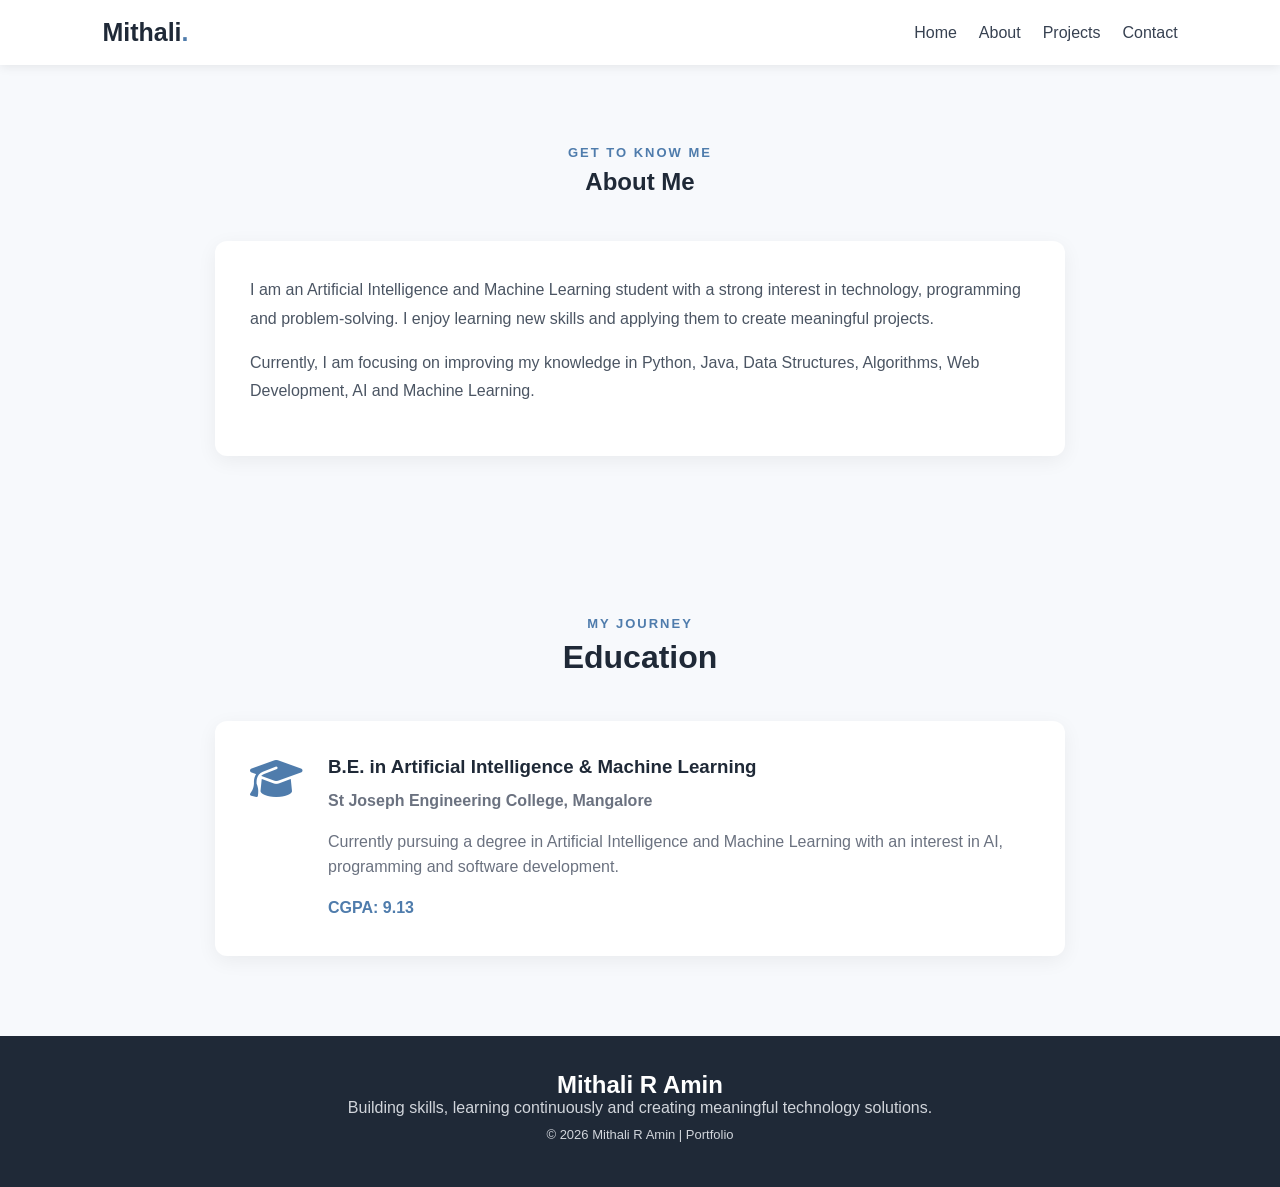
==== about.html @ e526ef2f "Add files via upload" ====
<!DOCTYPE html>
<html lang="en">

<head>
    <meta charset="UTF-8">

    <meta name="viewport"
          content="width=device-width, initial-scale=1.0">

    <meta name="description"
          content="Learn more about Mithali R Amin, an Artificial Intelligence and Machine Learning student interested in programming, AI, web development and software development.">

    <meta name="author"
          content="Mithali R Amin">

    <title>About | Mithali R Amin</title>

    <link rel="stylesheet" href="style.css">

    <!-- Font Awesome Icons -->
    <link rel="stylesheet"
          href="https://cdnjs.cloudflare.com/ajax/libs/font-awesome/6.5.1/css/all.min.css">

</head>

<body>

    <!-- Header -->
    <header>

        <nav aria-label="Main navigation">

            <h2 class="logo">
                Mithali<span>.</span>
            </h2>

            <div class="nav-links">

                <a href="index.html">
                    Home
                </a>

                <a href="about.html"
                   aria-current="page">
                    About
                </a>

                <a href="projects.html">
                    Projects
                </a>

                <a href="contact.html">
                    Contact
                </a>

            </div>

        </nav>

    </header>


    <!-- Main Content -->
    <main>

        <!-- About Section -->
        <section class="section"
                 aria-labelledby="about-heading">

            <div class="section-title">

                <p>
                    GET TO KNOW ME
                </p>

                <h1 id="about-heading">
                    About Me
                </h1>

            </div>


            <article class="about-card">

                <p>
                    I am an Artificial Intelligence and Machine Learning
                    student with a strong interest in technology, programming
                    and problem-solving. I enjoy learning new skills and
                    applying them to create meaningful projects.
                </p>

                <p>
                    Currently, I am focusing on improving my knowledge in
                    Python, Java, Data Structures, Algorithms, Web Development,
                    AI and Machine Learning.
                </p>

            </article>

        </section>


        <!-- Education Section -->
        <section class="section"
                 aria-labelledby="education-heading">

            <div class="section-title">

                <p>
                    MY JOURNEY
                </p>

                <h2 id="education-heading">
                    Education
                </h2>

            </div>


            <article class="education-card">

                <div class="education-icon"
                     aria-hidden="true">

                    <i class="fa-solid fa-graduation-cap"></i>

                </div>


                <div>

                    <h3>
                        B.E. in Artificial Intelligence & Machine Learning
                    </h3>

                    <p class="college">
                        St Joseph Engineering College, Mangalore
                    </p>

                    <p>
                        Currently pursuing a degree in Artificial Intelligence
                        and Machine Learning with an interest in AI,
                        programming and software development.
                    </p>

                    <p class="score">
                        CGPA: 9.13
                    </p>

                </div>

            </article>

        </section>

    </main>


    <!-- Footer -->
    <footer>

        <h2>
            Mithali R Amin
        </h2>

        <p>
            Building skills, learning continuously and creating meaningful
            technology solutions.
        </p>

        <p class="copyright">
            © 2026 Mithali R Amin | Portfolio
        </p>

    </footer>


    <script src="script.js"></script>

</body>

</html>
---- style.css ----
* {
    margin: 0;
    padding: 0;
    box-sizing: border-box;
    scroll-behavior: smooth;
}

body {
    font-family: Arial, sans-serif;
    background-color: #f7f9fc;
    color: #1f2937;
}


/* Navigation */

nav {
    display: flex;
    justify-content: space-between;
    align-items: center;
    padding: 18px 8%;
    background: white;
    position: sticky;
    top: 0;
    z-index: 100;
    box-shadow: 0 2px 10px rgba(0,0,0,0.08);
}

.logo {
    font-size: 25px;
    color: #1f2937;
}

.logo span {
    color: #4f7cac;
}

.nav-links {
    display: flex;
    gap: 22px;
}

.nav-links a {
    text-decoration: none;
    color: #374151;
    font-weight: 500;
}

.nav-links a:hover {
    color: #4f7cac;
}


/* Hero Section */

.hero {
    min-height: 520px;
    display: flex;
    align-items: center;
    justify-content: space-between;
    padding: 80px 10%;
    gap: 60px;
    background: linear-gradient(135deg, #eef3f9, #ffffff);
}

.hero-text {
    max-width: 650px;
}

.hello {
    color: #4f7cac;
    font-weight: bold;
    margin-bottom: 10px;
}

.hero h1 {
    font-size: 52px;
    margin-bottom: 10px;
}

.hero h2 {
    font-size: 24px;
    color: #4f7cac;
    margin-bottom: 20px;
}

.intro {
    font-size: 17px;
    line-height: 1.7;
    color: #4b5563;
}


/* Profile Image */

.hero-image img {
    width: 260px;
    height: 260px;
    object-fit: cover;
    border-radius: 50%;
    border: 7px solid white;
    box-shadow: 0 10px 30px rgba(79,124,172,0.25);
}


/* Buttons */

.buttons {
    margin-top: 30px;
}

.btn {
    display: inline-block;
    padding: 13px 22px;
    margin-right: 12px;
    background-color: #4f7cac;
    color: white;
    text-decoration: none;
    border-radius: 8px;
    font-weight: bold;
    transition: 0.3s;
}

.btn:hover {
    transform: translateY(-3px);
}

.secondary-btn {
    background-color: white;
    color: #4f7cac;
    border: 1px solid #4f7cac;
}


/* Social Icons */

.social-icons {
    margin-top: 28px;
}

.social-icons a {
    font-size: 22px;
    margin-right: 20px;
    color: #4f7cac;
}


/* Sections */

.section {
    padding: 80px 10%;
}

.section-title {
    text-align: center;
    margin-bottom: 45px;
}

.section-title p {
    color: #4f7cac;
    font-size: 13px;
    font-weight: bold;
    letter-spacing: 2px;
    margin-bottom: 8px;
}

.section-title h2 {
    font-size: 32px;
}


/* About */

.about-card {
    background: white;
    max-width: 850px;
    margin: auto;
    padding: 35px;
    border-radius: 12px;
    box-shadow: 0 5px 20px rgba(0,0,0,0.06);
}

.about-card p {
    line-height: 1.8;
    color: #4b5563;
    margin-bottom: 15px;
}


/* Skills */

.skills-container {
    display: grid;
    grid-template-columns: repeat(3, 1fr);
    gap: 22px;
}

.skill-card {
    background: white;
    padding: 30px 20px;
    text-align: center;
    border-radius: 12px;
    box-shadow: 0 5px 18px rgba(0,0,0,0.06);
    transition: 0.3s;
}

.skill-card:hover {
    transform: translateY(-8px);
}

.skill-card i {
    font-size: 38px;
    color: #4f7cac;
    margin-bottom: 15px;
}

.skill-card h3 {
    margin-bottom: 10px;
}

.skill-card p {
    color: #6b7280;
    font-size: 14px;
}


/* Projects */

.projects-container {
    display: grid;
    grid-template-columns: repeat(3, 1fr);
    gap: 25px;
}

.project-card {
    background: white;
    padding: 30px;
    border-radius: 14px;
    box-shadow: 0 5px 20px rgba(0,0,0,0.07);
    transition: 0.3s;
}

.project-card:hover {
    transform: translateY(-8px);
}

.project-icon {
    font-size: 35px;
    color: #4f7cac;
    margin-bottom: 20px;
}

.project-card h3 {
    margin-bottom: 15px;
}

.project-card p {
    line-height: 1.6;
    color: #6b7280;
}


/* Project Tags */

.tags {
    margin: 20px 0;
}

.tags span {
    display: inline-block;
    background: #eaf1f8;
    color: #4f7cac;
    padding: 6px 10px;
    border-radius: 15px;
    font-size: 12px;
    margin: 3px;
}

.project-btn {
    text-decoration: none;
    color: #4f7cac;
    font-weight: bold;
}


/* Education */

.education-card {
    background: white;
    max-width: 850px;
    margin: auto;
    padding: 35px;
    display: flex;
    gap: 25px;
    border-radius: 12px;
    box-shadow: 0 5px 20px rgba(0,0,0,0.06);
}

.education-icon {
    font-size: 42px;
    color: #4f7cac;
}

.education-card h3 {
    margin-bottom: 10px;
}

.college {
    color: #4f7cac;
    font-weight: bold;
    margin-bottom: 15px;
}

.education-card p {
    line-height: 1.6;
    color: #6b7280;
}

.score {
    margin-top: 15px;
    font-weight: bold;
    color: #4f7cac !important;
}


/* Contact */

.contact-section {
    background: #eef3f9;
}

.contact-text {
    text-align: center;
    color: #6b7280;
    margin-top: -25px;
    margin-bottom: 35px;
}

.contact-container {
    display: flex;
    justify-content: center;
    gap: 25px;
}

.contact-card {
    background: white;
    width: 250px;
    padding: 25px;
    text-align: center;
    border-radius: 12px;
}

.contact-card i {
    font-size: 30px;
    color: #4f7cac;
    margin-bottom: 15px;
}

.contact-card h3 {
    margin-bottom: 10px;
}

.contact-card p {
    color: #6b7280;
    font-size: 14px;
}


/* Footer */

footer {
    text-align: center;
    background: #1f2937;
    color: white;
    padding: 35px;
}

footer h3 {
    margin-bottom: 10px;
}

footer p {
    color: #d1d5db;
    margin-bottom: 10px;
}

.copyright {
    font-size: 13px;
}


/* Mobile Responsive */

@media (max-width: 800px) {

    nav {
        padding: 15px 5%;
    }

    .nav-links {
        display: none;
    }

    .hero {
        flex-direction: column-reverse;
        text-align: center;
        padding: 60px 8%;
    }

    .hero h1 {
        font-size: 38px;
    }

    .hero-image img {
        width: 200px;
        height: 200px;
    }

    .skills-container,
    .projects-container {
        grid-template-columns: 1fr;
    }

    .contact-container {
        flex-direction: column;
        align-items: center;
    }

    .education-card {
        flex-direction: column;
    }
}
/* =========================
   Contact Form
========================= */

.contact-form {
    max-width: 600px;
    margin: 40px auto 0;
    display: flex;
    flex-direction: column;
    gap: 20px;
}

.contact-form div {
    display: flex;
    flex-direction: column;
    gap: 8px;
}

.contact-form label {
    font-weight: 600;
}

.contact-form input,
.contact-form textarea {
    width: 100%;
    padding: 12px 15px;
    border: 1px solid #ccc;
    border-radius: 8px;
    font-size: 16px;
    font-family: inherit;
    box-sizing: border-box;
}

.contact-form textarea {
    resize: vertical;
}

.contact-form input:focus,
.contact-form textarea:focus {
    outline: 3px solid #8ab4f8;
    border-color: #333;
}

.contact-form button {
    padding: 12px 25px;
    border: none;
    border-radius: 8px;
    cursor: pointer;
    font-size: 16px;
    font-weight: 600;
}

.contact-form button:focus {
    outline: 3px solid #8ab4f8;
}
.btn {
    background-color: #ffffff;
    color: #1a1a1a;
}

.secondary-btn {
    background-color: #1a1a1a;
    color: #ffffff;
}
.btn:focus,
.secondary-btn:focus {
    outline: 3px solid #000000;
    outline-offset: 3px;
}
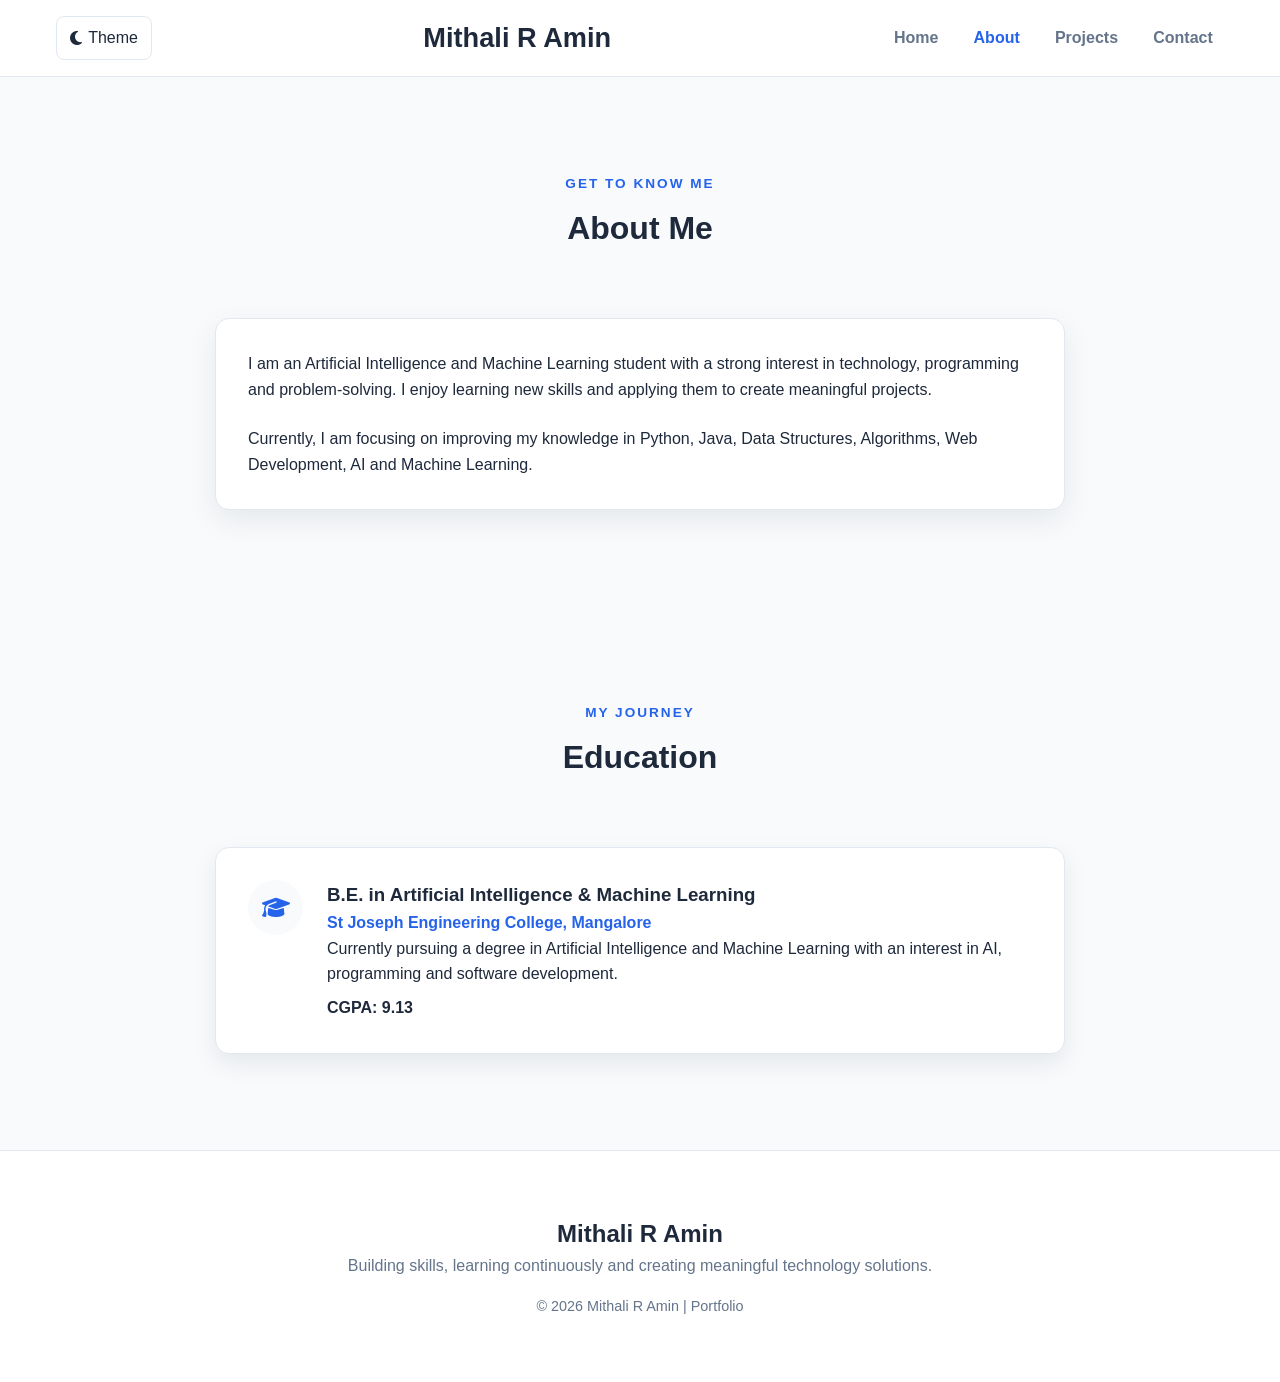
==== commit b028026e: "Day 2 - Advanced CSS and Responsive Design" ====
--- a/about.html
+++ b/about.html
@@ -1,182 +1,189 @@
-<!DOCTYPE html>
-<html lang="en">
-
-<head>
-    <meta charset="UTF-8">
-
-    <meta name="viewport"
-          content="width=device-width, initial-scale=1.0">
-
-    <meta name="description"
-          content="Learn more about Mithali R Amin, an Artificial Intelligence and Machine Learning student interested in programming, AI, web development and software development.">
-
-    <meta name="author"
-          content="Mithali R Amin">
-
-    <title>About | Mithali R Amin</title>
-
-    <link rel="stylesheet" href="style.css">
-
-    <!-- Font Awesome Icons -->
-    <link rel="stylesheet"
-          href="https://cdnjs.cloudflare.com/ajax/libs/font-awesome/6.5.1/css/all.min.css">
-
-</head>
-
-<body>
-
-    <!-- Header -->
-    <header>
-
-        <nav aria-label="Main navigation">
-
-            <h2 class="logo">
-                Mithali<span>.</span>
-            </h2>
-
-            <div class="nav-links">
-
-                <a href="index.html">
-                    Home
-                </a>
-
-                <a href="about.html"
-                   aria-current="page">
-                    About
-                </a>
-
-                <a href="projects.html">
-                    Projects
-                </a>
-
-                <a href="contact.html">
-                    Contact
-                </a>
-
-            </div>
-
-        </nav>
-
-    </header>
-
-
-    <!-- Main Content -->
-    <main>
-
-        <!-- About Section -->
-        <section class="section"
-                 aria-labelledby="about-heading">
-
-            <div class="section-title">
-
-                <p>
-                    GET TO KNOW ME
-                </p>
-
-                <h1 id="about-heading">
-                    About Me
-                </h1>
-
-            </div>
-
-
-            <article class="about-card">
-
-                <p>
-                    I am an Artificial Intelligence and Machine Learning
-                    student with a strong interest in technology, programming
-                    and problem-solving. I enjoy learning new skills and
-                    applying them to create meaningful projects.
-                </p>
-
-                <p>
-                    Currently, I am focusing on improving my knowledge in
-                    Python, Java, Data Structures, Algorithms, Web Development,
-                    AI and Machine Learning.
-                </p>
-
-            </article>
-
-        </section>
-
-
-        <!-- Education Section -->
-        <section class="section"
-                 aria-labelledby="education-heading">
-
-            <div class="section-title">
-
-                <p>
-                    MY JOURNEY
-                </p>
-
-                <h2 id="education-heading">
-                    Education
-                </h2>
-
-            </div>
-
-
-            <article class="education-card">
-
-                <div class="education-icon"
-                     aria-hidden="true">
-
-                    <i class="fa-solid fa-graduation-cap"></i>
-
-                </div>
-
-
-                <div>
-
-                    <h3>
-                        B.E. in Artificial Intelligence & Machine Learning
-                    </h3>
-
-                    <p class="college">
-                        St Joseph Engineering College, Mangalore
-                    </p>
-
-                    <p>
-                        Currently pursuing a degree in Artificial Intelligence
-                        and Machine Learning with an interest in AI,
-                        programming and software development.
-                    </p>
-
-                    <p class="score">
-                        CGPA: 9.13
-                    </p>
-
-                </div>
-
-            </article>
-
-        </section>
-
-    </main>
-
-
-    <!-- Footer -->
-    <footer>
-
-        <h2>
-            Mithali R Amin
-        </h2>
-
-        <p>
-            Building skills, learning continuously and creating meaningful
-            technology solutions.
-        </p>
-
-        <p class="copyright">
-            © 2026 Mithali R Amin | Portfolio
-        </p>
-
-    </footer>
-
-
-    <script src="script.js"></script>
-
-</body>
-
+<!DOCTYPE html>
+<html lang="en">
+
+<head>
+    <meta charset="UTF-8">
+
+    <meta name="viewport"
+          content="width=device-width, initial-scale=1.0">
+
+    <meta name="description"
+          content="Learn more about Mithali R Amin, an Artificial Intelligence and Machine Learning student interested in programming, AI, web development and software development.">
+
+    <meta name="author"
+          content="Mithali R Amin">
+
+    <title>About | Mithali R Amin</title>
+
+    <link rel="stylesheet" href="style.css">
+
+    <!-- Font Awesome Icons -->
+    <link rel="stylesheet"
+          href="https://cdnjs.cloudflare.com/ajax/libs/font-awesome/6.5.1/css/all.min.css">
+
+</head>
+
+<body>
+
+    <!-- Header -->
+    <header>
+
+        <nav aria-label="Main navigation">
+            <button id="theme-toggle"
+        type="button"
+        aria-label="Toggle dark mode">
+    <i class="fa-solid fa-moon"
+       aria-hidden="true"></i>
+    <span>Theme</span>
+</button>
+
+            <h2 class="logo">
+                Mithali R Amin<span></span>
+            </h2>
+
+            <div class="nav-links">
+
+                <a href="index.html">
+                    Home
+                </a>
+
+                <a href="about.html"
+                   aria-current="page">
+                    About
+                </a>
+
+                <a href="projects.html">
+                    Projects
+                </a>
+
+                <a href="contact.html">
+                    Contact
+                </a>
+
+            </div>
+
+        </nav>
+
+    </header>
+
+
+    <!-- Main Content -->
+    <main>
+
+        <!-- About Section -->
+        <section class="section"
+                 aria-labelledby="about-heading">
+
+            <div class="section-title">
+
+                <p>
+                    GET TO KNOW ME
+                </p>
+
+                <h1 id="about-heading">
+                    About Me
+                </h1>
+
+            </div>
+
+
+            <article class="about-card">
+
+                <p>
+                    I am an Artificial Intelligence and Machine Learning
+                    student with a strong interest in technology, programming
+                    and problem-solving. I enjoy learning new skills and
+                    applying them to create meaningful projects.
+                </p>
+
+                <p>
+                    Currently, I am focusing on improving my knowledge in
+                    Python, Java, Data Structures, Algorithms, Web Development,
+                    AI and Machine Learning.
+                </p>
+
+            </article>
+
+        </section>
+
+
+        <!-- Education Section -->
+        <section class="section"
+                 aria-labelledby="education-heading">
+
+            <div class="section-title">
+
+                <p>
+                    MY JOURNEY
+                </p>
+
+                <h2 id="education-heading">
+                    Education
+                </h2>
+
+            </div>
+
+
+            <article class="education-card">
+
+                <div class="education-icon"
+                     aria-hidden="true">
+
+                    <i class="fa-solid fa-graduation-cap"></i>
+
+                </div>
+
+
+                <div>
+
+                    <h3>
+                        B.E. in Artificial Intelligence & Machine Learning
+                    </h3>
+
+                    <p class="college">
+                        St Joseph Engineering College, Mangalore
+                    </p>
+
+                    <p>
+                        Currently pursuing a degree in Artificial Intelligence
+                        and Machine Learning with an interest in AI,
+                        programming and software development.
+                    </p>
+
+                    <p class="score">
+                        CGPA: 9.13
+                    </p>
+
+                </div>
+
+            </article>
+
+        </section>
+
+    </main>
+
+
+    <!-- Footer -->
+    <footer>
+
+        <h2>
+            Mithali R Amin
+        </h2>
+
+        <p>
+            Building skills, learning continuously and creating meaningful
+            technology solutions.
+        </p>
+
+        <p class="copyright">
+            © 2026 Mithali R Amin | Portfolio
+        </p>
+
+    </footer>
+
+
+    <script src="script.js"></script>
+
+</body>
+
 </html>
--- a/style.css
+++ b/style.css
@@ -1,501 +1,907 @@
-* {
-    margin: 0;
-    padding: 0;
-    box-sizing: border-box;
-    scroll-behavior: smooth;
-}
-
-body {
-    font-family: Arial, sans-serif;
-    background-color: #f7f9fc;
-    color: #1f2937;
-}
-
-
-/* Navigation */
-
-nav {
-    display: flex;
-    justify-content: space-between;
-    align-items: center;
-    padding: 18px 8%;
-    background: white;
-    position: sticky;
-    top: 0;
-    z-index: 100;
-    box-shadow: 0 2px 10px rgba(0,0,0,0.08);
-}
-
-.logo {
-    font-size: 25px;
-    color: #1f2937;
-}
-
-.logo span {
-    color: #4f7cac;
-}
-
-.nav-links {
-    display: flex;
-    gap: 22px;
-}
-
-.nav-links a {
-    text-decoration: none;
-    color: #374151;
-    font-weight: 500;
-}
-
-.nav-links a:hover {
-    color: #4f7cac;
-}
-
-
-/* Hero Section */
-
-.hero {
-    min-height: 520px;
-    display: flex;
-    align-items: center;
-    justify-content: space-between;
-    padding: 80px 10%;
-    gap: 60px;
-    background: linear-gradient(135deg, #eef3f9, #ffffff);
-}
-
-.hero-text {
-    max-width: 650px;
-}
-
-.hello {
-    color: #4f7cac;
-    font-weight: bold;
-    margin-bottom: 10px;
-}
-
-.hero h1 {
-    font-size: 52px;
-    margin-bottom: 10px;
-}
-
-.hero h2 {
-    font-size: 24px;
-    color: #4f7cac;
-    margin-bottom: 20px;
-}
-
-.intro {
-    font-size: 17px;
-    line-height: 1.7;
-    color: #4b5563;
-}
-
-
-/* Profile Image */
-
-.hero-image img {
-    width: 260px;
-    height: 260px;
-    object-fit: cover;
-    border-radius: 50%;
-    border: 7px solid white;
-    box-shadow: 0 10px 30px rgba(79,124,172,0.25);
-}
-
-
-/* Buttons */
-
-.buttons {
-    margin-top: 30px;
-}
-
-.btn {
-    display: inline-block;
-    padding: 13px 22px;
-    margin-right: 12px;
-    background-color: #4f7cac;
-    color: white;
-    text-decoration: none;
-    border-radius: 8px;
-    font-weight: bold;
-    transition: 0.3s;
-}
-
-.btn:hover {
-    transform: translateY(-3px);
-}
-
-.secondary-btn {
-    background-color: white;
-    color: #4f7cac;
-    border: 1px solid #4f7cac;
-}
-
-
-/* Social Icons */
-
-.social-icons {
-    margin-top: 28px;
-}
-
-.social-icons a {
-    font-size: 22px;
-    margin-right: 20px;
-    color: #4f7cac;
-}
-
-
-/* Sections */
-
-.section {
-    padding: 80px 10%;
-}
-
-.section-title {
-    text-align: center;
-    margin-bottom: 45px;
-}
-
-.section-title p {
-    color: #4f7cac;
-    font-size: 13px;
-    font-weight: bold;
-    letter-spacing: 2px;
-    margin-bottom: 8px;
-}
-
-.section-title h2 {
-    font-size: 32px;
-}
-
-
-/* About */
-
-.about-card {
-    background: white;
-    max-width: 850px;
-    margin: auto;
-    padding: 35px;
-    border-radius: 12px;
-    box-shadow: 0 5px 20px rgba(0,0,0,0.06);
-}
-
-.about-card p {
-    line-height: 1.8;
-    color: #4b5563;
-    margin-bottom: 15px;
-}
-
-
-/* Skills */
-
-.skills-container {
-    display: grid;
-    grid-template-columns: repeat(3, 1fr);
-    gap: 22px;
-}
-
-.skill-card {
-    background: white;
-    padding: 30px 20px;
-    text-align: center;
-    border-radius: 12px;
-    box-shadow: 0 5px 18px rgba(0,0,0,0.06);
-    transition: 0.3s;
-}
-
-.skill-card:hover {
-    transform: translateY(-8px);
-}
-
-.skill-card i {
-    font-size: 38px;
-    color: #4f7cac;
-    margin-bottom: 15px;
-}
-
-.skill-card h3 {
-    margin-bottom: 10px;
-}
-
-.skill-card p {
-    color: #6b7280;
-    font-size: 14px;
-}
-
-
-/* Projects */
-
-.projects-container {
-    display: grid;
-    grid-template-columns: repeat(3, 1fr);
-    gap: 25px;
-}
-
-.project-card {
-    background: white;
-    padding: 30px;
-    border-radius: 14px;
-    box-shadow: 0 5px 20px rgba(0,0,0,0.07);
-    transition: 0.3s;
-}
-
-.project-card:hover {
-    transform: translateY(-8px);
-}
-
-.project-icon {
-    font-size: 35px;
-    color: #4f7cac;
-    margin-bottom: 20px;
-}
-
-.project-card h3 {
-    margin-bottom: 15px;
-}
-
-.project-card p {
-    line-height: 1.6;
-    color: #6b7280;
-}
-
-
-/* Project Tags */
-
-.tags {
-    margin: 20px 0;
-}
-
-.tags span {
-    display: inline-block;
-    background: #eaf1f8;
-    color: #4f7cac;
-    padding: 6px 10px;
-    border-radius: 15px;
-    font-size: 12px;
-    margin: 3px;
-}
-
-.project-btn {
-    text-decoration: none;
-    color: #4f7cac;
-    font-weight: bold;
-}
-
-
-/* Education */
-
-.education-card {
-    background: white;
-    max-width: 850px;
-    margin: auto;
-    padding: 35px;
-    display: flex;
-    gap: 25px;
-    border-radius: 12px;
-    box-shadow: 0 5px 20px rgba(0,0,0,0.06);
-}
-
-.education-icon {
-    font-size: 42px;
-    color: #4f7cac;
-}
-
-.education-card h3 {
-    margin-bottom: 10px;
-}
-
-.college {
-    color: #4f7cac;
-    font-weight: bold;
-    margin-bottom: 15px;
-}
-
-.education-card p {
-    line-height: 1.6;
-    color: #6b7280;
-}
-
-.score {
-    margin-top: 15px;
-    font-weight: bold;
-    color: #4f7cac !important;
-}
-
-
-/* Contact */
-
-.contact-section {
-    background: #eef3f9;
-}
-
-.contact-text {
-    text-align: center;
-    color: #6b7280;
-    margin-top: -25px;
-    margin-bottom: 35px;
-}
-
-.contact-container {
-    display: flex;
-    justify-content: center;
-    gap: 25px;
-}
-
-.contact-card {
-    background: white;
-    width: 250px;
-    padding: 25px;
-    text-align: center;
-    border-radius: 12px;
-}
-
-.contact-card i {
-    font-size: 30px;
-    color: #4f7cac;
-    margin-bottom: 15px;
-}
-
-.contact-card h3 {
-    margin-bottom: 10px;
-}
-
-.contact-card p {
-    color: #6b7280;
-    font-size: 14px;
-}
-
-
-/* Footer */
-
-footer {
-    text-align: center;
-    background: #1f2937;
-    color: white;
-    padding: 35px;
-}
-
-footer h3 {
-    margin-bottom: 10px;
-}
-
-footer p {
-    color: #d1d5db;
-    margin-bottom: 10px;
-}
-
-.copyright {
-    font-size: 13px;
-}
-
-
-/* Mobile Responsive */
-
-@media (max-width: 800px) {
-
-    nav {
-        padding: 15px 5%;
-    }
-
-    .nav-links {
-        display: none;
-    }
-
-    .hero {
-        flex-direction: column-reverse;
-        text-align: center;
-        padding: 60px 8%;
-    }
-
-    .hero h1 {
-        font-size: 38px;
-    }
-
-    .hero-image img {
-        width: 200px;
-        height: 200px;
-    }
-
-    .skills-container,
-    .projects-container {
-        grid-template-columns: 1fr;
-    }
-
-    .contact-container {
-        flex-direction: column;
-        align-items: center;
-    }
-
-    .education-card {
-        flex-direction: column;
-    }
-}
-/* =========================
-   Contact Form
-========================= */
-
-.contact-form {
-    max-width: 600px;
-    margin: 40px auto 0;
-    display: flex;
-    flex-direction: column;
-    gap: 20px;
-}
-
-.contact-form div {
-    display: flex;
-    flex-direction: column;
-    gap: 8px;
-}
-
-.contact-form label {
-    font-weight: 600;
-}
-
-.contact-form input,
-.contact-form textarea {
-    width: 100%;
-    padding: 12px 15px;
-    border: 1px solid #ccc;
-    border-radius: 8px;
-    font-size: 16px;
-    font-family: inherit;
-    box-sizing: border-box;
-}
-
-.contact-form textarea {
-    resize: vertical;
-}
-
-.contact-form input:focus,
-.contact-form textarea:focus {
-    outline: 3px solid #8ab4f8;
-    border-color: #333;
-}
-
-.contact-form button {
-    padding: 12px 25px;
-    border: none;
-    border-radius: 8px;
-    cursor: pointer;
-    font-size: 16px;
-    font-weight: 600;
-}
-
-.contact-form button:focus {
-    outline: 3px solid #8ab4f8;
-}
-.btn {
-    background-color: #ffffff;
-    color: #1a1a1a;
-}
-
-.secondary-btn {
-    background-color: #1a1a1a;
-    color: #ffffff;
-}
-.btn:focus,
-.secondary-btn:focus {
-    outline: 3px solid #000000;
-    outline-offset: 3px;
+/* =========================================
+   CSS VARIABLES
+   ========================================= */
+
+:root {
+    --bg-color: #f8fafc;
+    --surface-color: #ffffff;
+    --text-color: #1e293b;
+    --secondary-text: #64748b;
+    --primary-color: #2563eb;
+    --primary-dark: #1d4ed8;
+    --border-color: #e2e8f0;
+    --shadow-color: rgba(15, 23, 42, 0.08);
+
+    --max-width: 1200px;
+
+    --space-xs: 0.5rem;
+    --space-sm: 1rem;
+    --space-md: 1.5rem;
+    --space-lg: 2rem;
+    --space-xl: 4rem;
+
+    --radius-sm: 8px;
+    --radius-md: 14px;
+    --radius-lg: 20px;
+
+    --transition: 0.3s ease;
+}
+
+
+/* =========================================
+   DARK MODE
+   ========================================= */
+
+[data-theme="dark"] {
+    --bg-color: #0f172a;
+    --surface-color: #1e293b;
+    --text-color: #f8fafc;
+    --secondary-text: #cbd5e1;
+    --primary-color: #60a5fa;
+    --primary-dark: #93c5fd;
+    --border-color: #334155;
+    --shadow-color: rgba(0, 0, 0, 0.3);
+}
+
+
+/* =========================================
+   RESET
+   ========================================= */
+
+* {
+    margin: 0;
+    padding: 0;
+    box-sizing: border-box;
+}
+
+
+html {
+    scroll-behavior: smooth;
+}
+
+
+body {
+    font-family: Arial, Helvetica, sans-serif;
+    background-color: var(--bg-color);
+    color: var(--text-color);
+    line-height: 1.6;
+    transition:
+        background-color var(--transition),
+        color var(--transition);
+}
+
+
+/* =========================================
+   IMAGES
+   ========================================= */
+
+img {
+    max-width: 100%;
+    display: block;
+}
+
+
+/* =========================================
+   LINKS
+   ========================================= */
+
+a {
+    color: inherit;
+    text-decoration: none;
+}
+
+
+/* =========================================
+   HEADER
+   ========================================= */
+
+header {
+    background-color: var(--surface-color);
+    border-bottom: 1px solid var(--border-color);
+
+    position: sticky;
+    top: 0;
+    z-index: 1000;
+}
+
+
+/* =========================================
+   NAVIGATION - FLEXBOX
+   ========================================= */
+
+nav {
+    max-width: var(--max-width);
+    margin: auto;
+    padding: var(--space-sm);
+
+    display: flex;
+    flex-direction: column;
+    align-items: center;
+    gap: var(--space-sm);
+}
+
+
+.logo {
+    font-size: 1.7rem;
+    color: var(--text-color);
+}
+
+
+.logo span {
+    color: var(--primary-color);
+}
+
+
+.nav-links {
+    display: flex;
+    flex-wrap: wrap;
+    justify-content: center;
+    gap: 0.8rem;
+}
+
+
+.nav-links a {
+    padding: 0.5rem 0.7rem;
+    color: var(--secondary-text);
+    font-weight: 600;
+
+    transition:
+        color var(--transition),
+        background-color var(--transition);
+}
+
+
+.nav-links a:hover,
+.nav-links a[aria-current="page"] {
+    color: var(--primary-color);
+}
+
+
+/* =========================================
+   MAIN
+   ========================================= */
+
+main {
+    width: 100%;
+}
+
+
+/* =========================================
+   GENERAL SECTION
+   ========================================= */
+
+.section {
+    width: min(100% - 2rem, var(--max-width));
+    margin: auto;
+    padding: var(--space-xl) 0;
+}
+
+
+.section-title {
+    text-align: center;
+    margin-bottom: var(--space-xl);
+}
+
+
+.section-title p {
+    color: var(--primary-color);
+    font-size: 0.85rem;
+    font-weight: bold;
+    letter-spacing: 2px;
+    margin-bottom: 0.5rem;
+}
+
+
+.section-title h1,
+.section-title h2 {
+    font-size: 2rem;
+}
+
+
+/* =========================================
+   HERO
+   ========================================= */
+
+.hero {
+    width: min(100% - 2rem, var(--max-width));
+    min-height: 80vh;
+    margin: auto;
+    padding: var(--space-xl) 0;
+
+    display: grid;
+    grid-template-columns: 1fr;
+    gap: var(--space-xl);
+    align-items: center;
+}
+
+
+.hero-text {
+    text-align: center;
+}
+
+
+.hello {
+    color: var(--primary-color);
+    font-weight: bold;
+}
+
+
+.hero h1 {
+    font-size: clamp(2.2rem, 8vw, 4.5rem);
+    line-height: 1.1;
+    margin: 0.5rem 0;
+}
+
+
+.hero h2 {
+    color: var(--secondary-text);
+    font-size: clamp(1.2rem, 4vw, 2rem);
+}
+
+
+.intro {
+    max-width: 650px;
+    margin: var(--space-md) auto;
+    color: var(--secondary-text);
+}
+
+
+/* =========================================
+   HERO IMAGE
+   ========================================= */
+
+.hero-image {
+    display: flex;
+    justify-content: center;
+}
+
+
+.hero-image img {
+    width: min(75vw, 320px);
+    aspect-ratio: 1;
+    object-fit: cover;
+
+    border-radius: 50%;
+    border: 5px solid var(--primary-color);
+
+    box-shadow:
+        0 20px 40px var(--shadow-color);
+}
+
+
+/* =========================================
+   BUTTONS - FLEXBOX
+   ========================================= */
+
+.buttons {
+    display: flex;
+    flex-wrap: wrap;
+    justify-content: center;
+    gap: var(--space-sm);
+    margin: var(--space-md) 0;
+}
+
+
+.btn {
+    display: inline-flex;
+    align-items: center;
+    justify-content: center;
+
+    min-height: 44px;
+    padding: 0.8rem 1.4rem;
+
+    border-radius: var(--radius-sm);
+
+    background-color: var(--primary-color);
+    color: #ffffff;
+
+    font-weight: bold;
+
+    transition:
+        transform var(--transition),
+        background-color var(--transition);
+}
+
+
+.btn:hover {
+    background-color: var(--primary-dark);
+    transform: translateY(-2px);
+}
+
+
+.secondary-btn {
+    background-color: var(--text-color);
+    color: var(--bg-color);
+}
+
+
+/* =========================================
+   SOCIAL ICONS - FLEXBOX
+   ========================================= */
+
+.social-icons {
+    display: flex;
+    justify-content: center;
+    gap: 1rem;
+    margin-top: var(--space-md);
+}
+
+
+.social-icons a {
+    width: 44px;
+    height: 44px;
+
+    display: flex;
+    align-items: center;
+    justify-content: center;
+
+    border: 1px solid var(--border-color);
+    border-radius: 50%;
+
+    color: var(--secondary-text);
+
+    transition:
+        color var(--transition),
+        background-color var(--transition),
+        transform var(--transition);
+}
+
+
+.social-icons a:hover {
+    color: var(--primary-color);
+    transform: translateY(-3px);
+}
+
+
+/* =========================================
+   ABOUT
+   ========================================= */
+
+.about-card {
+    max-width: 850px;
+    margin: auto;
+
+    padding: var(--space-lg);
+
+    background-color: var(--surface-color);
+    border: 1px solid var(--border-color);
+    border-radius: var(--radius-md);
+
+    box-shadow: 0 10px 30px var(--shadow-color);
+}
+
+
+.about-card p + p {
+    margin-top: var(--space-md);
+}
+
+
+/* =========================================
+   SKILLS - CSS GRID
+   ========================================= */
+
+.skills-container {
+    display: grid;
+
+    grid-template-columns: 1fr;
+
+    gap: var(--space-md);
+}
+
+
+.skill-card {
+    padding: var(--space-lg);
+
+    background-color: var(--surface-color);
+    border: 1px solid var(--border-color);
+    border-radius: var(--radius-md);
+
+    text-align: center;
+
+    box-shadow: 0 10px 25px var(--shadow-color);
+
+    transition:
+        transform var(--transition),
+        box-shadow var(--transition);
+}
+
+
+.skill-card:hover {
+    transform: translateY(-5px);
+    box-shadow: 0 15px 35px var(--shadow-color);
+}
+
+
+.skill-card i {
+    font-size: 2rem;
+    color: var(--primary-color);
+    margin-bottom: 0.8rem;
+}
+
+
+.skill-card h3 {
+    margin-bottom: 0.5rem;
+}
+
+
+.skill-card p {
+    color: var(--secondary-text);
+}
+
+
+/* =========================================
+   PROJECTS - CSS GRID
+   ========================================= */
+
+.projects-container {
+    display: grid;
+
+    grid-template-columns: 1fr;
+
+    gap: var(--space-lg);
+}
+
+
+.project-card {
+    padding: var(--space-lg);
+
+    background-color: var(--surface-color);
+    border: 1px solid var(--border-color);
+    border-radius: var(--radius-md);
+
+    display: flex;
+    flex-direction: column;
+
+    box-shadow: 0 10px 25px var(--shadow-color);
+
+    transition:
+        transform var(--transition),
+        box-shadow var(--transition);
+}
+
+
+.project-card:hover {
+    transform: translateY(-6px);
+    box-shadow: 0 18px 40px var(--shadow-color);
+}
+
+
+.project-icon {
+    width: 55px;
+    height: 55px;
+
+    display: flex;
+    align-items: center;
+    justify-content: center;
+
+    margin-bottom: var(--space-sm);
+
+    background-color: var(--bg-color);
+    color: var(--primary-color);
+
+    border-radius: var(--radius-sm);
+}
+
+
+.project-card p {
+    margin: 0.8rem 0;
+    color: var(--secondary-text);
+}
+
+
+.tags {
+    display: flex;
+    flex-wrap: wrap;
+    gap: 0.5rem;
+
+    margin: 0.5rem 0 1rem;
+}
+
+
+.tags span {
+    padding: 0.3rem 0.7rem;
+
+    border-radius: 20px;
+
+    background-color: var(--bg-color);
+    color: var(--secondary-text);
+
+    font-size: 0.8rem;
+}
+
+
+.project-btn {
+    margin-top: auto;
+
+    display: inline-flex;
+    align-items: center;
+    justify-content: center;
+
+    min-height: 44px;
+
+    padding: 0.7rem 1rem;
+
+    border-radius: var(--radius-sm);
+
+    background-color: var(--primary-color);
+    color: #ffffff;
+
+    font-weight: bold;
+}
+
+
+.project-btn:hover {
+    background-color: var(--primary-dark);
+}
+
+
+/* =========================================
+   EDUCATION
+   ========================================= */
+
+.education-card {
+    max-width: 850px;
+    margin: auto;
+
+    padding: var(--space-lg);
+
+    display: flex;
+    flex-direction: column;
+    gap: var(--space-md);
+
+    background-color: var(--surface-color);
+
+    border: 1px solid var(--border-color);
+    border-radius: var(--radius-md);
+
+    box-shadow: 0 10px 25px var(--shadow-color);
+}
+
+
+.education-icon {
+    width: 55px;
+    height: 55px;
+
+    flex-shrink: 0;
+
+    display: flex;
+    align-items: center;
+    justify-content: center;
+
+    background-color: var(--bg-color);
+    color: var(--primary-color);
+
+    border-radius: 50%;
+
+    font-size: 1.4rem;
+}
+
+
+.college {
+    color: var(--primary-color);
+    font-weight: bold;
+}
+
+
+.score {
+    margin-top: 0.5rem;
+    font-weight: bold;
+}
+
+
+/* =========================================
+   CONTACT
+   ========================================= */
+
+.contact-text {
+    max-width: 700px;
+    margin: 0 auto var(--space-lg);
+
+    text-align: center;
+
+    color: var(--secondary-text);
+}
+
+
+.contact-container {
+    display: grid;
+
+    grid-template-columns: 1fr;
+
+    gap: var(--space-md);
+
+    margin-bottom: var(--space-xl);
+}
+
+
+.contact-card {
+    padding: var(--space-lg);
+
+    text-align: center;
+
+    background-color: var(--surface-color);
+
+    border: 1px solid var(--border-color);
+    border-radius: var(--radius-md);
+}
+
+
+.contact-card i {
+    font-size: 1.8rem;
+    color: var(--primary-color);
+
+    margin-bottom: 0.7rem;
+}
+
+
+.contact-card p {
+    color: var(--secondary-text);
+}
+
+
+.contact-card a {
+    color: var(--primary-color);
+}
+
+
+/* =========================================
+   CONTACT FORM
+   ========================================= */
+
+.contact-form {
+    max-width: 700px;
+    margin: auto;
+
+    padding: var(--space-lg);
+
+    display: flex;
+    flex-direction: column;
+    gap: var(--space-md);
+
+    background-color: var(--surface-color);
+
+    border: 1px solid var(--border-color);
+    border-radius: var(--radius-md);
+
+    box-shadow: 0 10px 30px var(--shadow-color);
+}
+
+
+.contact-form h2 {
+    margin-bottom: 0.5rem;
+}
+
+
+.contact-form div {
+    display: flex;
+    flex-direction: column;
+    gap: 0.4rem;
+}
+
+
+.contact-form label {
+    font-weight: bold;
+}
+
+
+.contact-form input,
+.contact-form textarea {
+    width: 100%;
+
+    padding: 0.8rem;
+
+    font: inherit;
+
+    color: var(--text-color);
+    background-color: var(--bg-color);
+
+    border: 1px solid var(--border-color);
+    border-radius: var(--radius-sm);
+
+    outline: none;
+
+    transition:
+        border-color var(--transition),
+        box-shadow var(--transition);
+}
+
+
+.contact-form input:focus,
+.contact-form textarea:focus {
+    border-color: var(--primary-color);
+
+    box-shadow:
+        0 0 0 3px rgba(37, 99, 235, 0.2);
+}
+
+
+.contact-form button {
+    min-height: 44px;
+
+    padding: 0.8rem 1.2rem;
+
+    border: none;
+    border-radius: var(--radius-sm);
+
+    background-color: var(--primary-color);
+    color: #ffffff;
+
+    font: inherit;
+    font-weight: bold;
+
+    cursor: pointer;
+
+    transition:
+        background-color var(--transition),
+        transform var(--transition);
+}
+
+
+.contact-form button:hover {
+    background-color: var(--primary-dark);
+    transform: translateY(-2px);
+}
+
+
+/* =========================================
+   FOOTER
+   ========================================= */
+
+footer {
+    padding: var(--space-xl) var(--space-sm);
+
+    text-align: center;
+
+    background-color: var(--surface-color);
+
+    border-top: 1px solid var(--border-color);
+}
+
+
+footer p {
+    color: var(--secondary-text);
+}
+
+
+.copyright {
+    margin-top: var(--space-sm);
+    font-size: 0.9rem;
+}
+
+
+/* =========================================
+   KEYBOARD ACCESSIBILITY
+   ========================================= */
+
+a:focus-visible,
+button:focus-visible,
+input:focus-visible,
+textarea:focus-visible {
+    outline: 3px solid var(--primary-color);
+    outline-offset: 3px;
+}
+
+
+/* =========================================
+   TABLET - 600px
+   ========================================= */
+
+@media (min-width: 600px) {
+
+    nav {
+        flex-direction: row;
+        justify-content: space-between;
+    }
+
+
+    .skills-container {
+        grid-template-columns: repeat(2, 1fr);
+    }
+
+
+    .projects-container {
+        grid-template-columns: repeat(2, 1fr);
+    }
+
+
+    .contact-container {
+        grid-template-columns: repeat(2, 1fr);
+    }
+
+
+    .education-card {
+        flex-direction: row;
+        align-items: flex-start;
+    }
+}
+
+
+/* =========================================
+   DESKTOP - 900px
+   ========================================= */
+
+@media (min-width: 900px) {
+
+    .hero {
+        grid-template-columns: 1.2fr 0.8fr;
+    }
+
+
+    .hero-text {
+        text-align: left;
+    }
+
+
+    .intro {
+        margin-left: 0;
+        margin-right: 0;
+    }
+
+
+    .buttons,
+    .social-icons {
+        justify-content: flex-start;
+    }
+
+
+    .skills-container {
+        grid-template-columns: repeat(3, 1fr);
+    }
+
+
+    .projects-container {
+        grid-template-columns: repeat(3, 1fr);
+    }
+
+
+    .contact-container {
+        grid-template-columns: repeat(3, 1fr);
+    }
+}
+
+
+/* =========================================
+   LARGE DESKTOP
+   ========================================= */
+
+@media (min-width: 1200px) {
+
+    .section {
+        padding-top: 6rem;
+        padding-bottom: 6rem;
+    }
+
+}
+#theme-toggle {
+    display: inline-flex;
+    align-items: center;
+    justify-content: center;
+    gap: 0.4rem;
+
+    min-height: 44px;
+
+    padding: 0.5rem 0.8rem;
+
+    border: 1px solid var(--border-color);
+    border-radius: var(--radius-sm);
+
+    background-color: var(--surface-color);
+    color: var(--text-color);
+
+    font: inherit;
+    cursor: pointer;
+
+    transition:
+        background-color var(--transition),
+        color var(--transition),
+        border-color var(--transition);
+}
+
+#theme-toggle:hover {
+    background-color: var(--bg-color);
+}
+
+#theme-toggle:focus-visible {
+    outline: 3px solid var(--primary-color);
+    outline-offset: 3px;
 }
